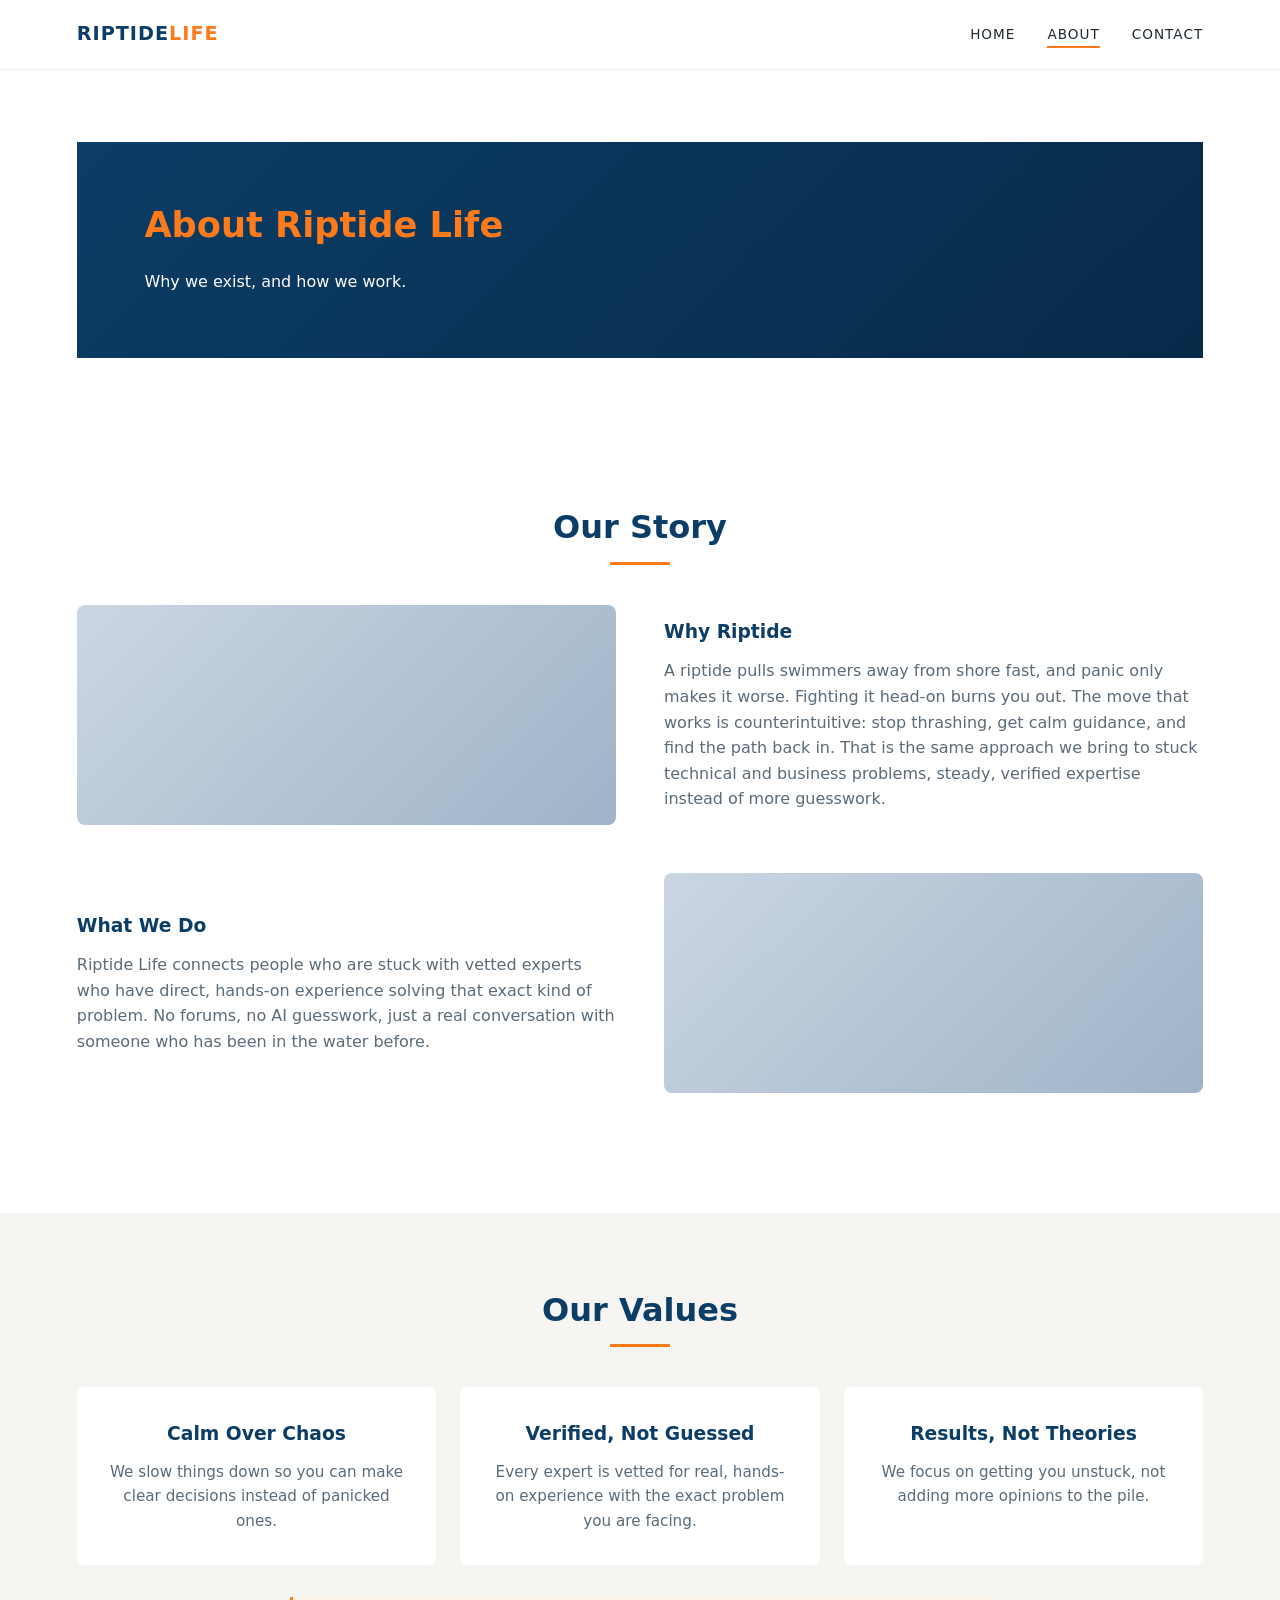
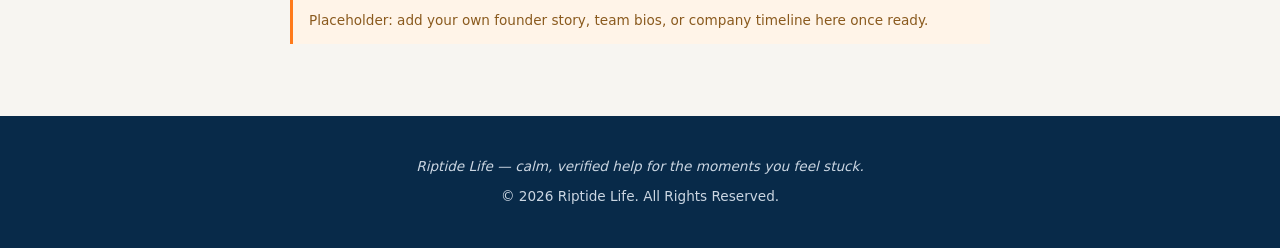
==== about.html @ b79a5b7e "Create about.html" ====
<!DOCTYPE html>
  <html lang="en">
  <head>
  <meta charset="UTF-8">
  <meta name="viewport" content="width=device-width, initial-scale=1.0">
  <title>About Riptide Life</title>
<link rel="stylesheet" href="styles.css">
</head>
<body>

<nav class="navbar">
<div class="logo">RIPTIDE<span>LIFE</span></div>
<ul class="nav-links">
<li><a href="index.html">Home</a></li>
<li><a href="about.html" class="active">About</a></li>
<li><a href="contact.html">Contact</a></li>
</ul>
</nav>

<section class="hero" style="min-height:30vh;">
  <div class="hero-text" style="flex:1;">
  <h1 style="font-size:2.2rem;">About Riptide Life</h1>
<p>Why we exist, and how we work.</p>
  </div>
</section>

  <section>
  <h2 class="section-title">Our Story</h2>
  <div class="section-underline"></div>
  <div class="about-block">
  <div class="placeholder-img"></div>
  <div>
  <h3 style="color:var(--navy);margin-bottom:0.7rem;">Why Riptide</h3>
  <p style="color:var(--muted);">
  A riptide pulls swimmers away from shore fast, and panic only makes it worse. Fighting it head-on burns
you out. The move that works is counterintuitive: stop thrashing, get calm guidance, and find the path
back in. That is the same approach we bring to stuck technical and business problems, steady, verified
expertise instead of more guesswork.
  </p>
  </div>
  </div>
  <div class="about-block">
  <div>
  <h3 style="color:var(--navy);margin-bottom:0.7rem;">What We Do</h3>
<p style="color:var(--muted);">
Riptide Life connects people who are stuck with vetted experts who have direct, hands-on experience
  solving that exact kind of problem. No forums, no AI guesswork, just a real conversation with someone
who has been in the water before.
</p>
</div>
<div class="placeholder-img"></div>
  </div>
  </section>

  <section style="background:var(--sand);">
  <h2 class="section-title">Our Values</h2>
<div class="section-underline"></div>
<div class="values-grid">
  <div class="card" style="background:#fff;">
  <h3>Calm Over Chaos</h3>
<p>We slow things down so you can make clear decisions instead of panicked ones.</p>
  </div>
  <div class="card" style="background:#fff;">
  <h3>Verified, Not Guessed</h3>
  <p>Every expert is vetted for real, hands-on experience with the exact problem you are facing.</p>
  </div>
  <div class="card" style="background:#fff;">
  <h3>Results, Not Theories</h3>
<p>We focus on getting you unstuck, not adding more opinions to the pile.</p>
  </div>
</div>
  <p class="placeholder-note" style="max-width:700px;margin:2rem auto 0;">
Placeholder: add your own founder story, team bios, or company timeline here once ready.
  </p>
</section>

  <footer>
  <p class="tagline">Riptide Life &mdash; calm, verified help for the moments you feel stuck.</p>
<p>&copy; 2026 Riptide Life. All Rights Reserved.</p>
  </footer>

</body>
  </html>
---- styles.css ----
:root {
    --navy: #0b3d66;
    --navy-dark: #082a49;
    --orange: #ff7a1a;
    --sand: #f7f5f1;
    --text: #1f2933;
    --muted: #5b6b79;
}

* { box-sizing: border-box; margin: 0; padding: 0; }

body {
    font-family: 'Segoe UI', system-ui, -apple-system, sans-serif;
    color: var(--text);
    background: #fff;
    line-height: 1.6;
}

a { text-decoration: none; color: inherit; }

.navbar {
    display: flex;
    justify-content: space-between;
    align-items: center;
    padding: 1.2rem 6%;
    border-bottom: 1px solid #eee;
    position: sticky;
    top: 0;
    background: #fff;
    z-index: 10;
}

.logo {
    font-weight: 800;
    letter-spacing: 1px;
    color: var(--navy);
    font-size: 1.2rem;
}

.logo span { color: var(--orange); }

.nav-links {
    display: flex;
    gap: 2rem;
    list-style: none;
    font-size: 0.85rem;
    letter-spacing: 1px;
    text-transform: uppercase;
}

.nav-links a { padding-bottom: 4px; border-bottom: 2px solid transparent; transition: border-color .2s; }
.nav-links a.active, .nav-links a:hover { border-color: var(--orange); }

.hero {
    display: flex;
    min-height: 60vh;
    align-items: center;
}

.hero-text {
    flex: 1;
    background: linear-gradient(135deg, var(--navy), var(--navy-dark));
    color: #fff;
    padding: 4rem 6%;
    height: 100%;
    display: flex;
    flex-direction: column;
    justify-content: center;
}

.hero-text h1 {
    font-size: 3rem;
    color: var(--orange);
    line-height: 1.1;
    margin-bottom: 1.5rem;
}

.hero-visual {
    flex: 1;
    background: radial-gradient(circle at 30% 30%, #1c5f92, #0b3d66 70%);
    min-height: 60vh;
    position: relative;
    overflow: hidden;
}

.hero-visual::before {
    content: "";
    position: absolute;
    inset: 0;
    background: repeating-linear-gradient(120deg, rgba(255,255,255,0.06) 0 40px, transparent 40px 80px);
}

.btn {
    display: inline-block;
    padding: 0.85rem 1.6rem;
    border-radius: 4px;
    font-size: 0.85rem;
    letter-spacing: 1px;
    text-transform: uppercase;
    font-weight: 700;
    margin: 0.4rem 0.4rem 0 0;
    cursor: pointer;
    border: none;
}

.btn-primary { background: var(--orange); color: #fff; }
.btn-secondary { background: #fff; color: var(--navy); }
.btn-primary:hover { background: #e8690e; }
.btn-secondary:hover { background: #eee; }

section { padding: 4.5rem 6%; }
.section-title { text-align: center; font-size: 2rem; margin-bottom: 0.5rem; color: var(--navy); }
.section-underline { width: 60px; height: 3px; background: var(--orange); margin: 0 auto 2.5rem; }

.band-quote {
    background: var(--navy);
    color: #fff;
    text-align: center;
    font-style: italic;
    font-size: 1.1rem;
    padding: 3rem 15%;
}

.grid-3 {
    display: grid;
    grid-template-columns: repeat(3, 1fr);
    gap: 2rem;
}

.card {
    background: var(--sand);
    border-radius: 8px;
    padding: 2rem;
    text-align: center;
}

.card h3 { color: var(--navy); margin-bottom: 0.7rem; }
.card p { color: var(--muted); font-size: 0.95rem; }

.step-number {
    display: inline-flex;
    align-items: center;
    justify-content: center;
    width: 42px;
    height: 42px;
    border-radius: 50%;
    background: var(--orange);
    color: #fff;
    font-weight: 700;
    margin-bottom: 1rem;
}

.testimonial p.quote { font-style: italic; color: var(--muted); margin-top: 0.5rem; }
.testimonial h4 { color: var(--navy); }

.cta-band {
    text-align: center;
    background: var(--sand);
}

.cta-band h2 { color: var(--navy); margin-bottom: 1rem; }
.cta-band p { color: var(--muted); max-width: 600px; margin: 0 auto 1.5rem; }

footer {
    background: var(--navy-dark);
    color: #cbd6e2;
    text-align: center;
    padding: 2.5rem 6%;
    font-size: 0.85rem;
}

footer .tagline { font-style: italic; margin-bottom: 0.5rem; }

.about-block {
    display: grid;
    grid-template-columns: 1fr 1fr;
    gap: 3rem;
    align-items: center;
    margin-bottom: 3rem;
}

.about-block img, .placeholder-img {
    width: 100%;
    border-radius: 8px;
    min-height: 220px;
    background: linear-gradient(135deg, #cbd6e2, #9fb3c8);
}

.values-grid {
    display: grid;
    grid-template-columns: repeat(3, 1fr);
    gap: 1.5rem;
    margin-top: 2rem;
}

.contact-wrap {
    display: grid;
    grid-template-columns: 1.2fr 1fr;
    gap: 3rem;
}

.form-group { margin-bottom: 1.2rem; }

.form-group label { display: block; font-size: 0.85rem; margin-bottom: 0.4rem; color: var(--navy); font-weight: 600; }

.form-group input, .form-group textarea {
    width: 100%;
    padding: 0.75rem;
    border: 1px solid #d5dbe1;
    border-radius: 4px;
    font-size: 0.95rem;
}

.contact-info h3 { color: var(--navy); margin-bottom: 0.5rem; }
.contact-info p { color: var(--muted); margin-bottom: 1.5rem; }

.placeholder-note {
    background: #fff4e8;
    border-left: 3px solid var(--orange);
    padding: 0.8rem 1rem;
    font-size: 0.85rem;
    color: #8a5a1e;
    margin-top: 1.5rem;
}

@media (max-width: 768px) {
    .hero { flex-direction: column; }
    .grid-3, .about-block, .values-grid, .contact-wrap { grid-template-columns: 1fr; }
    .nav-links { gap: 1rem; font-size: 0.7rem; }
    .hero-text h1 { font-size: 2.2rem; }
}
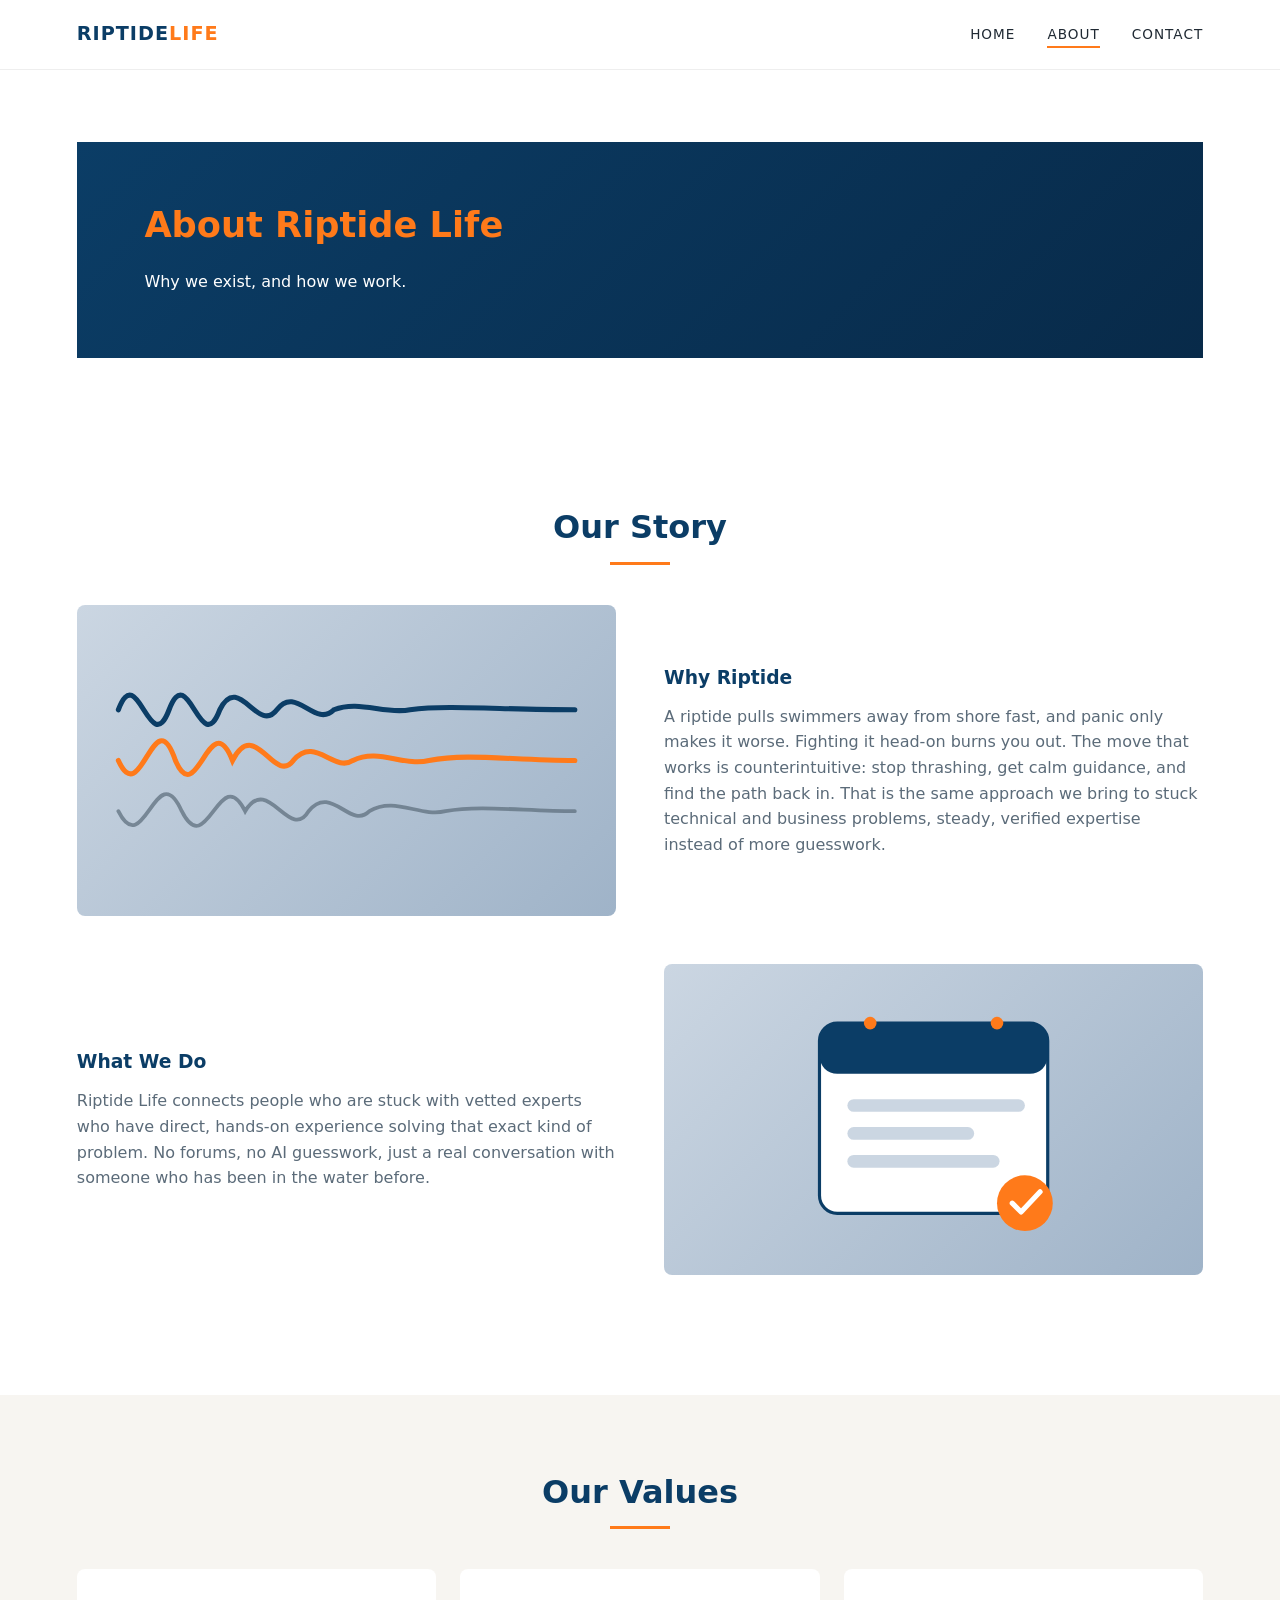
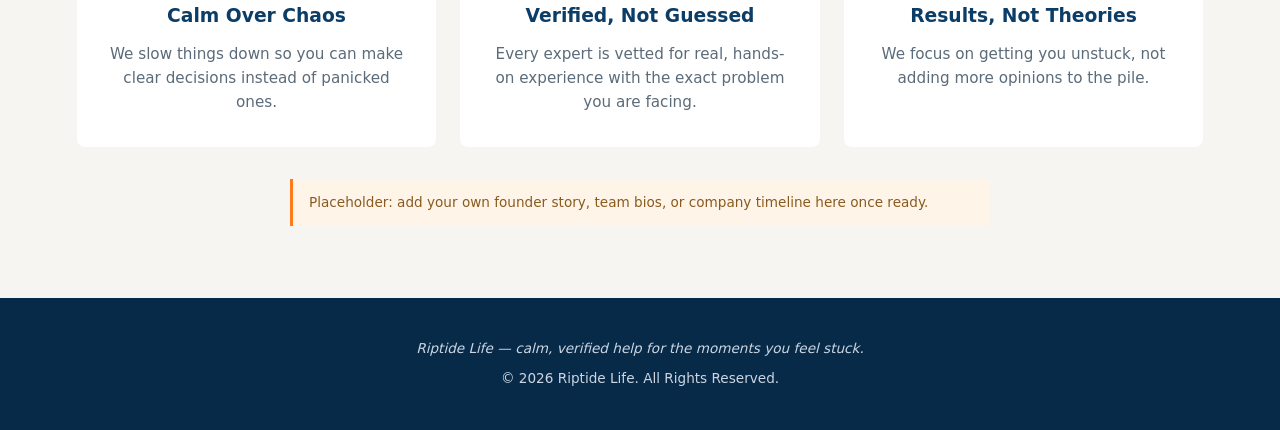
==== commit 0808755d: "Add custom graphics to About page placeholders Replaces the two empty placeholder-img boxes on the A" ====
--- a/about.html
+++ b/about.html
@@ -28,8 +28,8 @@
   <h2 class="section-title">Our Story</h2>
   <div class="section-underline"></div>
   <div class="about-block">
-  <div class="placeholder-img"></div>
-  <div>
+    <div class="placeholder-img" style="display:flex;align-items:center;justify-content:center;padding:1rem;"><svg viewBox="0 0 400 220" width="100%" height="100%" role="img" aria-label="Abstract graphic of tangled turbulent lines smoothing into calm straight lines"><path d="M20,70 C35,30 45,110 60,70 C75,30 85,110 100,70 C115,40 130,90 145,70 C160,50 175,85 190,70 C210,62 230,74 250,70 C280,66 320,70 380,70" fill="none" stroke="#0b3d66" stroke-width="4" stroke-linecap="round"/><path d="M20,110 C38,150 48,60 65,110 C82,150 92,65 110,110 C128,75 143,130 158,110 C175,90 190,120 205,110 C225,100 245,115 265,110 C295,104 330,110 380,110" fill="none" stroke="#ff7a1a" stroke-width="4" stroke-linecap="round"/><path d="M20,150 C40,190 50,105 70,150 C90,190 100,110 120,150 C138,120 155,175 170,150 C188,128 203,165 218,150 C238,138 258,155 278,150 C305,145 340,150 380,150" fill="none" stroke="#5b6b79" stroke-width="3" stroke-linecap="round" stroke-opacity="0.7"/></svg></div>
+    <div>
   <h3 style="color:var(--navy);margin-bottom:0.7rem;">Why Riptide</h3>
   <p style="color:var(--muted);">
   A riptide pulls swimmers away from shore fast, and panic only makes it worse. Fighting it head-on burns
@@ -48,7 +48,7 @@
 who has been in the water before.
 </p>
 </div>
-<div class="placeholder-img"></div>
+    <div class="placeholder-img" style="display:flex;align-items:center;justify-content:center;padding:1rem;"><svg viewBox="0 0 400 220" width="100%" height="100%" role="img" aria-label="Minimalist calendar slot graphic with a checkmark badge representing a structured, confirmed session"><rect x="110" y="34" width="180" height="150" rx="14" fill="#ffffff" stroke="#0b3d66" stroke-width="2.5"/><rect x="110" y="34" width="180" height="40" rx="14" fill="#0b3d66"/><circle cx="150" cy="34" r="5" fill="#ff7a1a"/><circle cx="250" cy="34" r="5" fill="#ff7a1a"/><rect x="132" y="94" width="140" height="10" rx="5" fill="#cbd6e2"/><rect x="132" y="116" width="100" height="10" rx="5" fill="#cbd6e2"/><rect x="132" y="138" width="120" height="10" rx="5" fill="#cbd6e2"/><circle cx="272" cy="176" r="22" fill="#ff7a1a"/><path d="M262,176 l7,7 l15,-16" fill="none" stroke="#ffffff" stroke-width="4" stroke-linecap="round" stroke-linejoin="round"/></svg></div>
   </div>
   </section>
 
--- a/styles.css
+++ b/styles.css
@@ -84,7 +84,7 @@
 }
 
 .hero-visual::before {
-    content: "";
+    content: '';
     position: absolute;
     inset: 0;
     background: repeating-linear-gradient(120deg, rgba(255,255,255,0.06) 0 40px, transparent 40px 80px);
@@ -223,9 +223,366 @@
     margin-top: 1.5rem;
 }
 
+.trust-row {
+    display: flex;
+    flex-wrap: wrap;
+    gap: 0.5rem 1.2rem;
+    margin-top: 1.2rem;
+    font-size: 0.8rem;
+    color: #cfe0ef;
+}
+
+.hero-visual {
+    display: flex;
+    align-items: center;
+    justify-content: center;
+}
+
+.hero-svg {
+    width: 80%;
+    max-width: 320px;
+    height: auto;
+    position: relative;
+    z-index: 1;
+}
+
+.section-subtitle {
+    text-align: center;
+    color: var(--muted);
+    max-width: 650px;
+    margin: -1.5rem auto 2.5rem;
+    font-size: 0.95rem;
+}
+
+.tag-row {
+    display: flex;
+    flex-wrap: wrap;
+    gap: 0.5rem;
+    justify-content: center;
+    margin-top: 1rem;
+}
+
+.tag {
+    background: #fff;
+    border: 1px solid #d5dbe1;
+    color: var(--navy);
+    font-size: 0.75rem;
+    padding: 0.3rem 0.6rem;
+    border-radius: 999px;
+}
+
+.badge-row {
+    display: flex;
+    flex-wrap: wrap;
+    justify-content: center;
+    gap: 0.8rem;
+    margin-bottom: 2.5rem;
+}
+
+.badge {
+    background: var(--navy);
+    color: #fff;
+    font-size: 0.75rem;
+    font-weight: 600;
+    padding: 0.5rem 1rem;
+    border-radius: 999px;
+}
+
+.modal-overlay {
+    display: none;
+    position: fixed;
+    inset: 0;
+    background: rgba(11,61,102,0.55);
+    align-items: center;
+    justify-content: center;
+    padding: 1.5rem;
+    z-index: 100;
+}
+
+.modal-overlay.active { display: flex; }
+
+.modal-box {
+    background: #fff;
+    border-radius: 8px;
+    padding: 2rem;
+    max-width: 420px;
+    width: 100%;
+    position: relative;
+    max-height: 90vh;
+    overflow-y: auto;
+}
+
+.modal-close {
+    position: absolute;
+    top: 0.8rem;
+    right: 1rem;
+    background: none;
+    border: none;
+    font-size: 1.5rem;
+    line-height: 1;
+    cursor: pointer;
+    color: var(--muted);
+}
+
 @media (max-width: 768px) {
     .hero { flex-direction: column; }
     .grid-3, .about-block, .values-grid, .contact-wrap { grid-template-columns: 1fr; }
     .nav-links { gap: 1rem; font-size: 0.7rem; }
     .hero-text h1 { font-size: 2.2rem; }
 }
+:root {
+    --navy: #0b3d66;
+    --navy-dark: #082a49;
+    --orange: #ff7a1a;
+    --sand: #f7f5f1;
+    --text: #1f2933;
+    --muted: #5b6b79;
+}
+
+* { box-sizing: border-box; margin: 0; padding: 0; }
+
+body {
+    font-family: 'Segoe UI', system-ui, -apple-system, sans-serif;
+    color: var(--text);
+    background: #fff;
+    line-height: 1.6;
+}
+
+a { text-decoration: none; color: inherit; }
+
+.navbar {
+    display: flex;
+    justify-content: space-between;
+    align-items: center;
+    padding: 1.2rem 6%;
+    border-bottom: 1px solid #eee;
+    position: sticky;
+    top: 0;
+    background: #fff;
+    z-index: 10;
+}
+
+.logo {
+    font-weight: 800;
+    letter-spacing: 1px;
+    color: var(--navy);
+    font-size: 1.2rem;
+}
+
+.logo span { color: var(--orange); }
+
+.nav-links {
+    display: flex;
+    gap: 2rem;
+    list-style: none;
+    font-size: 0.85rem;
+    letter-spacing: 1px;
+    text-transform: uppercase;
+}
+
+.nav-links a { padding-bottom: 4px; border-bottom: 2px solid transparent; transition: border-color .2s; }
+.nav-links a.active, .nav-links a:hover { border-color: var(--orange); }
+
+.hero {
+    display: flex;
+    min-height: 60vh;
+    align-items: center;
+}
+
+.hero-text {
+    flex: 1;
+    background: linear-gradient(135deg, var(--navy), var(--navy-dark));
+    color: #fff;
+    padding: 4rem 6%;
+    height: 100%;
+    display: flex;
+    flex-direction: column;
+    justify-content: center;
+}
+
+.hero-text h1 {
+    font-size: 3rem;
+    color: var(--orange);
+    line-height: 1.1;
+    margin-bottom: 1.5rem;
+}
+
+.hero-visual {
+    flex: 1;
+    background: radial-gradient(circle at 30% 30%, #1c5f92, #0b3d66 70%);
+    min-height: 60vh;
+    position: relative;
+    overflow: hidden;
+}
+
+.hero-visual::before {
+    content: "";
+    position: absolute;
+    inset: 0;
+    background: repeating-linear-gradient(120deg, rgba(255,255,255,0.06) 0 40px, transparent 40px 80px);
+}
+
+.btn {
+    display: inline-block;
+    padding: 0.85rem 1.6rem;
+    border-radius: 4px;
+    font-size: 0.85rem;
+    letter-spacing: 1px;
+    text-transform: uppercase;
+    font-weight: 700;
+    margin: 0.4rem 0.4rem 0 0;
+    cursor: pointer;
+    border: none;
+}
+
+.btn-primary { background: var(--orange); color: #fff; }
+.btn-secondary { background: #fff; color: var(--navy); }
+.btn-primary:hover { background: #e8690e; }
+.btn-secondary:hover { background: #eee; }
+
+section { padding: 4.5rem 6%; }
+.section-title { text-align: center; font-size: 2rem; margin-bottom: 0.5rem; color: var(--navy); }
+.section-underline { width: 60px; height: 3px; background: var(--orange); margin: 0 auto 2.5rem; }
+
+.band-quote {
+    background: var(--navy);
+    color: #fff;
+    text-align: center;
+    font-style: italic;
+    font-size: 1.1rem;
+    padding: 3rem 15%;
+}
+
+.grid-3 {
+    display: grid;
+    grid-template-columns: repeat(3, 1fr);
+    gap: 2rem;
+}
+
+.card {
+    background: var(--sand);
+    border-radius: 8px;
+    padding: 2rem;
+    text-align: center;
+}
+
+.card h3 { color: var(--navy); margin-bottom: 0.7rem; }
+.card p { color: var(--muted); font-size: 0.95rem; }
+
+.step-number {
+    display: inline-flex;
+    align-items: center;
+    justify-content: center;
+    width: 42px;
+    height: 42px;
+    border-radius: 50%;
+    background: var(--orange);
+    color: #fff;
+    font-weight: 700;
+    margin-bottom: 1rem;
+}
+
+.testimonial p.quote { font-style: italic; color: var(--muted); margin-top: 0.5rem; }
+.testimonial h4 { color: var(--navy); }
+
+.cta-band {
+    text-align: center;
+    background: var(--sand);
+}
+
+.cta-band h2 { color: var(--navy); margin-bottom: 1rem; }
+.cta-band p { color: var(--muted); max-width: 600px; margin: 0 auto 1.5rem; }
+
+footer {
+    background: var(--navy-dark);
+    color: #cbd6e2;
+    text-align: center;
+    padding: 2.5rem 6%;
+    font-size: 0.85rem;
+}
+
+footer .tagline { font-style: italic; margin-bottom: 0.5rem; }
+
+.about-block {
+    display: grid;
+    grid-template-columns: 1fr 1fr;
+    gap: 3rem;
+    align-items: center;
+    margin-bottom: 3rem;
+}
+
+.about-block img, .placeholder-img {
+    width: 100%;
+    border-radius: 8px;
+    min-height: 220px;
+    background: linear-gradient(135deg, #cbd6e2, #9fb3c8);
+}
+
+.values-grid {
+    display: grid;
+    grid-template-columns: repeat(3, 1fr);
+    gap: 1.5rem;
+    margin-top: 2rem;
+}
+
+.contact-wrap {
+    display: grid;
+    grid-template-columns: 1.2fr 1fr;
+    gap: 3rem;
+}
+
+.form-group { margin-bottom: 1.2rem; }
+
+.form-group label { display: block; font-size: 0.85rem; margin-bottom: 0.4rem; color: var(--navy); font-weight: 600; }
+
+.form-group input, .form-group textarea {
+    width: 100%;
+    padding: 0.75rem;
+    border: 1px solid #d5dbe1;
+    border-radius: 4px;
+    font-size: 0.95rem;
+}
+
+.contact-info h3 { color: var(--navy); margin-bottom: 0.5rem; }
+.contact-info p { color: var(--muted); margin-bottom: 1.5rem; }
+
+.placeholder-note {
+    background: #fff4e8;
+    border-left: 3px solid var(--orange);
+    padding: 0.8rem 1rem;
+    font-size: 0.85rem;
+    color: #8a5a1e;
+    margin-top: 1.5rem;
+}
+
+@media (max-width: 768px) {
+    .hero { flex-direction: column; }
+    .grid-3, .about-block, .values-grid, .contact-wrap { grid-template-columns: 1fr; }
+    .nav-links { gap: 1rem; font-size: 0.7rem; }
+    .hero-text h1 { font-size: 2.2rem; }
+}
+
+
+
+/* --- Visual & UX adjustments --- */
+
+/* Hero diagram: add top breathing room so the circles and connecting line
+   aren't clipped at the top of the dark graphic box on desktop viewports */
+.hero-visual {
+        padding-top: 2.5rem;
+}
+
+/* Hero subheadline: keep it bright white so it pops against the navy background */
+.hero-text p {
+        color: #ffffff;
+}
+
+/* Case study disclaimer: subtle muted footer-style note instead of italic body text */
+.case-disclaimer {
+        font-style: normal;
+        font-size: 0.8rem;
+        color: #9aa7b5;
+        text-align: center;
+        max-width: 700px;
+        margin: 1.5rem auto 0;
+}
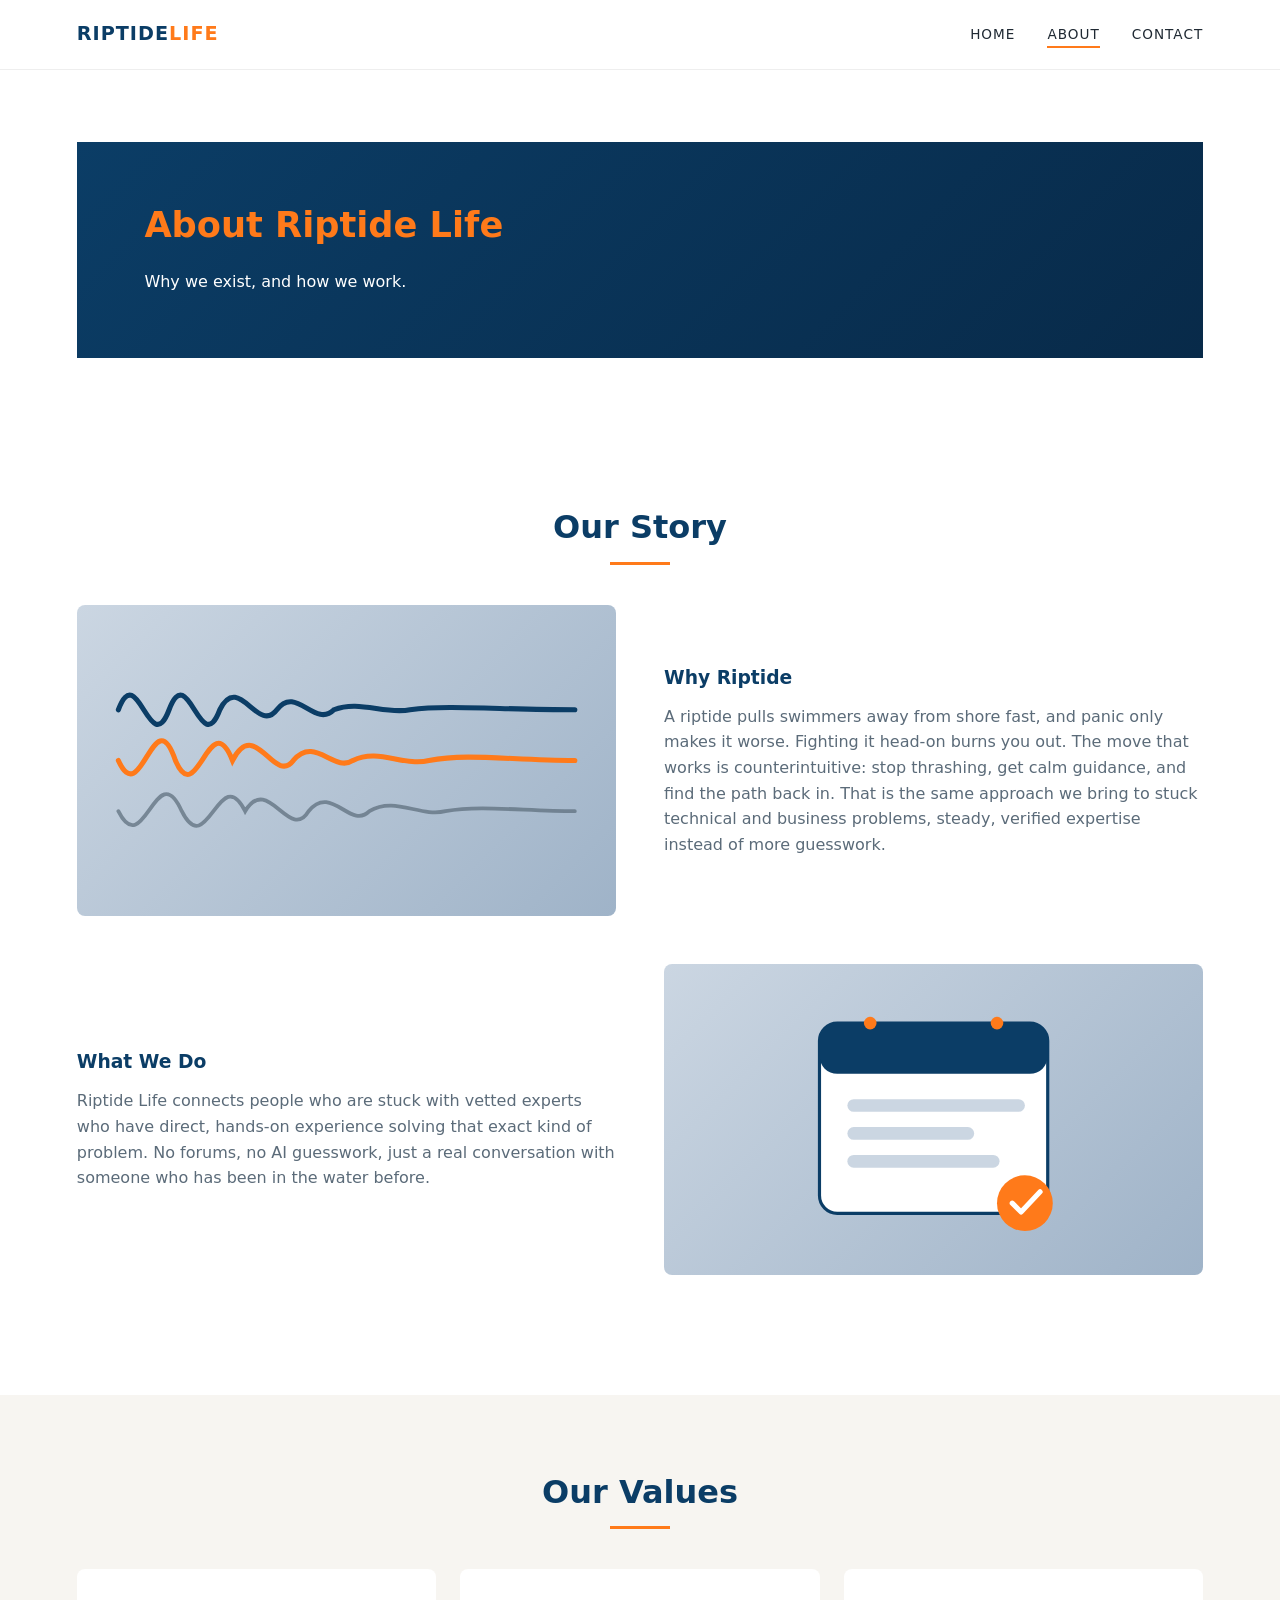
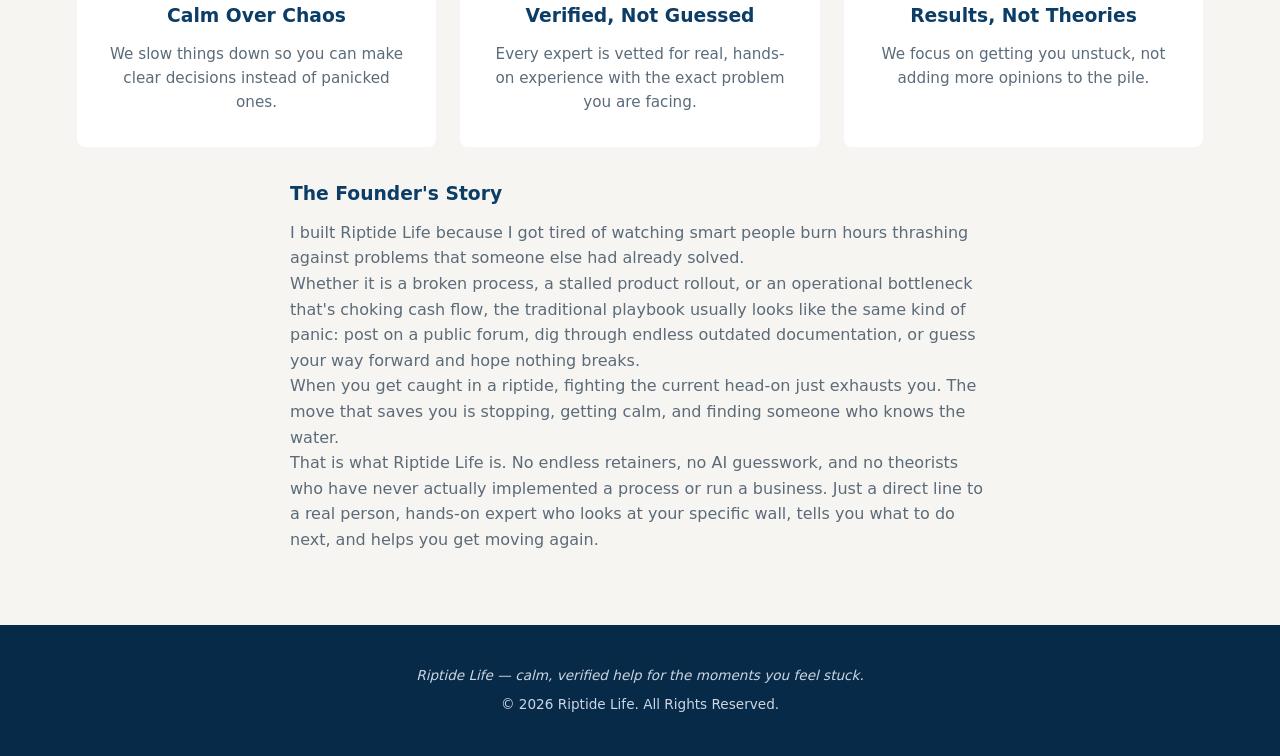
==== commit 6059b52c: "Add founder's story to About page" ====
--- a/about.html
+++ b/about.html
@@ -69,9 +69,13 @@
 <p>We focus on getting you unstuck, not adding more opinions to the pile.</p>
   </div>
 </div>
-  <p class="placeholder-note" style="max-width:700px;margin:2rem auto 0;">
-Placeholder: add your own founder story, team bios, or company timeline here once ready.
-  </p>
+  <div style="max-width:700px;margin:2rem auto 0;">
+    <h3 style="color:var(--navy);margin-bottom:0.7rem;">The Founder's Story</h3>
+    <p style="color:var(--muted);">I built Riptide Life because I got tired of watching smart people burn hours thrashing against problems that someone else had already solved.</p>
+    <p style="color:var(--muted);">Whether it is a broken process, a stalled product rollout, or an operational bottleneck that's choking cash flow, the traditional playbook usually looks like the same kind of panic: post on a public forum, dig through endless outdated documentation, or guess your way forward and hope nothing breaks.</p>
+    <p style="color:var(--muted);">When you get caught in a riptide, fighting the current head-on just exhausts you. The move that saves you is stopping, getting calm, and finding someone who knows the water.</p>
+    <p style="color:var(--muted);">That is what Riptide Life is. No endless retainers, no AI guesswork, and no theorists who have never actually implemented a process or run a business. Just a direct line to a real person, hands-on expert who looks at your specific wall, tells you what to do next, and helps you get moving again.</p>
+  </div>
 </section>
 
   <footer>
